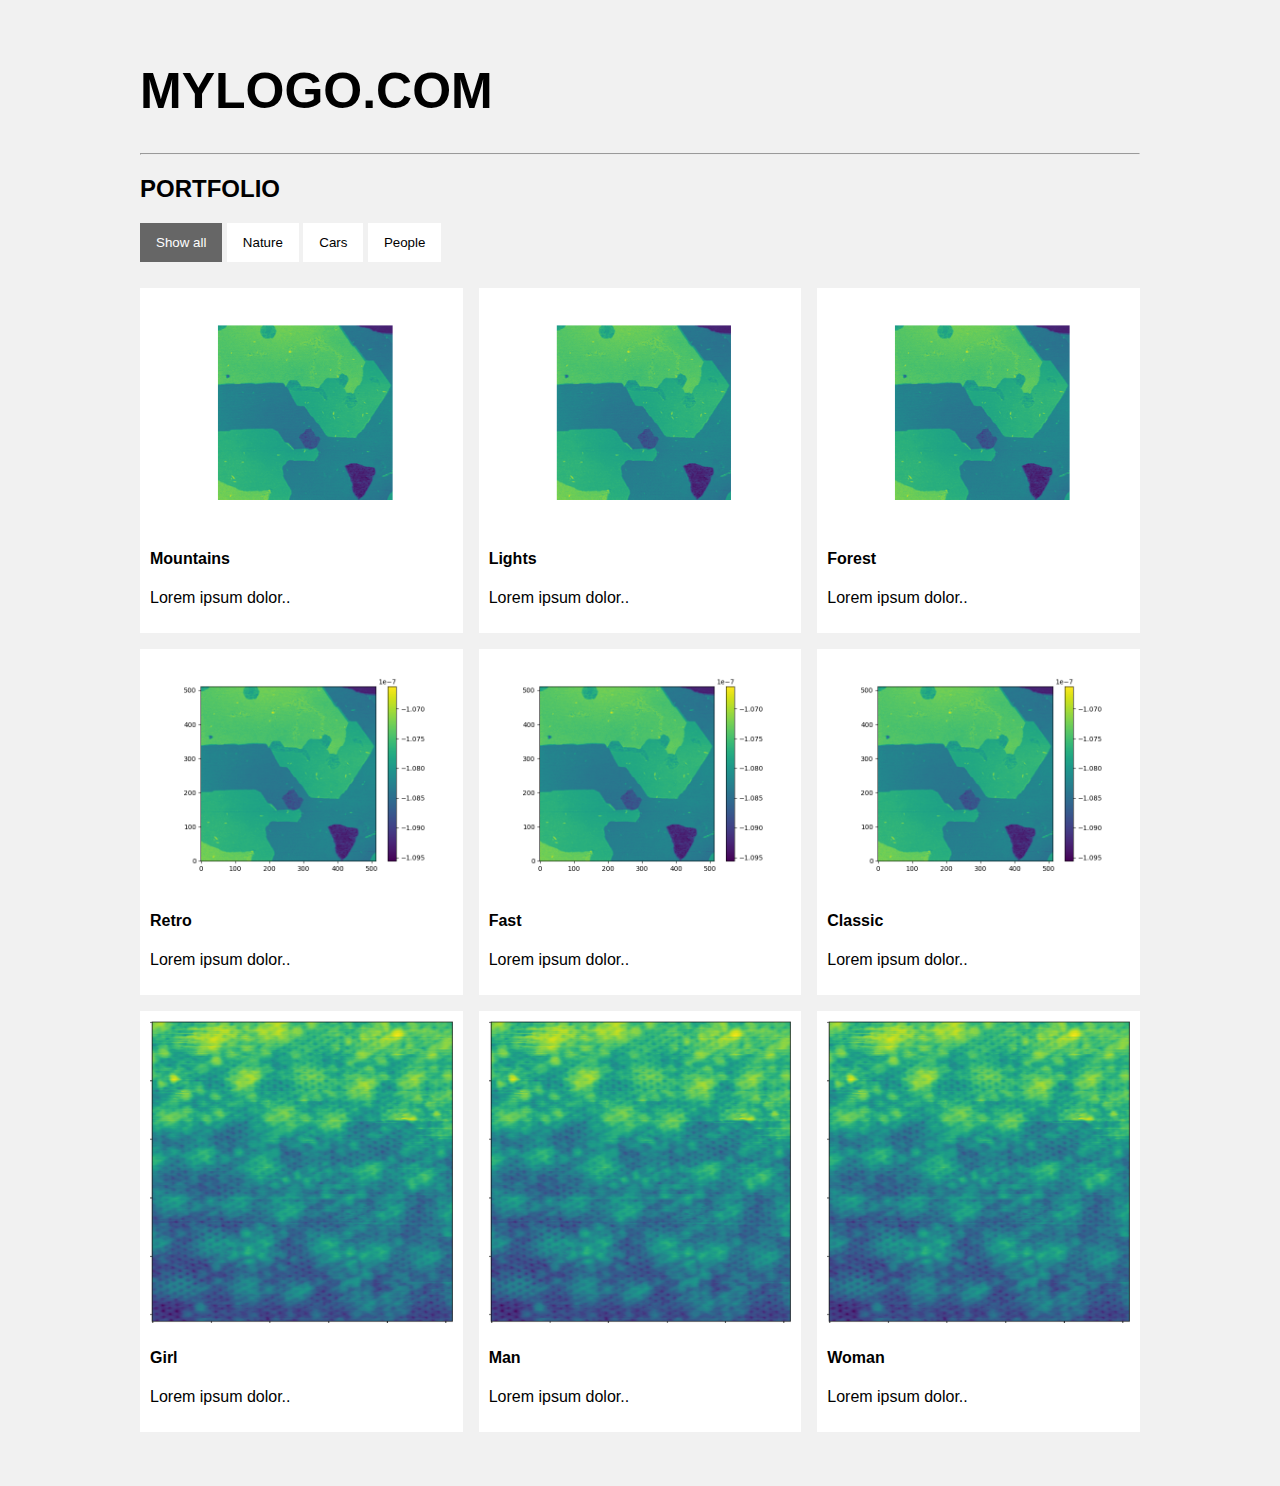
==== Display/show_index.html @ aa622298 "scan range" ====
<!DOCTYPE html>
<html>
<head>
<meta name="viewport" content="width=device-width, initial-scale=1">
<style>
* {
  box-sizing: border-box;
}

body {
  background-color: #f1f1f1;
  padding: 20px;
  font-family: Arial;
}

/* Center website */
.main {
  max-width: 1000px;
  margin: auto;
}

h1 {
  font-size: 50px;
  word-break: break-all;
}

.row {
  margin: 10px -16px;
}

/* Add padding BETWEEN each column */
.row,
.row > .column {
  padding: 8px;
}

/* Create three equal columns that floats next to each other */
.column {
  float: left;
  width: 33.33%;
  display: none; /* Hide all elements by default */
}

/* Clear floats after rows */ 
.row:after {
  content: "";
  display: table;
  clear: both;
}

/* Content */
.content {
  background-color: white;
  padding: 10px;
}

/* The "show" class is added to the filtered elements */
.show {
  display: block;
}

/* Style the buttons */
.btn {
  border: none;
  outline: none;
  padding: 12px 16px;
  background-color: white;
  cursor: pointer;
}

.btn:hover {
  background-color: #ddd;
}

.btn.active {
  background-color: #666;
  color: white;
}
</style>
</head>
<body>

<!-- MAIN (Center website) -->
<div class="main">

<h1>MYLOGO.COM</h1>
<hr>

<h2>PORTFOLIO</h2>

<div id="myBtnContainer">
  <button class="btn active" onclick="filterSelection('all')"> Show all</button>
  <button class="btn" onclick="filterSelection('nature')"> Nature</button>
  <button class="btn" onclick="filterSelection('cars')"> Cars</button>
  <button class="btn" onclick="filterSelection('people')"> People</button>
</div>

<!-- Portfolio Gallery Grid -->
<div class="row">
  <div class="column nature">
    <div class="content">
      <img src="../image_save/heatmap.svg" alt="Mountains" style="width:100%">
      <h4>Mountains</h4>
      <p>Lorem ipsum dolor..</p>
    </div>
  </div>
  <div class="column nature">
    <div class="content">
    <img src="../image_save/heatmap.svg" alt="Lights" style="width:100%">
      <h4>Lights</h4>
      <p>Lorem ipsum dolor..</p>
    </div>
  </div>
  <div class="column nature">
    <div class="content">
    <img src="../image_save/heatmap.svg" alt="Nature" style="width:100%">
      <h4>Forest</h4>
      <p>Lorem ipsum dolor..</p>
    </div>
  </div>
  
  <div class="column cars">
    <div class="content">
      <img src="../image_save/heatmap.png" alt="Car" style="width:100%">
      <h4>Retro</h4>
      <p>Lorem ipsum dolor..</p>
    </div>
  </div>
  <div class="column cars">
    <div class="content">
    <img src="../image_save/heatmap.png" alt="Car" style="width:100%">
      <h4>Fast</h4>
      <p>Lorem ipsum dolor..</p>
    </div>
  </div>
  <div class="column cars">
    <div class="content">
    <img src="../image_save/heatmap.png" alt="Car" style="width:100%">
      <h4>Classic</h4>
      <p>Lorem ipsum dolor..</p>
    </div>
  </div>

  <div class="column people">
    <div class="content">
      <img src="../image_save/example.png"  alt="Car" style="width:100%">
      <h4>Girl</h4>
      <p>Lorem ipsum dolor..</p>
    </div>
  </div>
  <div class="column people">
    <div class="content">
    <img src="../image_save/example.png"  alt="Car" style="width:100%">
      <h4>Man</h4>
      <p>Lorem ipsum dolor..</p>
    </div>
  </div>
  <div class="column people">
    <div class="content">
    <img src="../image_save/example.png"  alt="Car" style="width:100%">
      <h4>Woman</h4>
      <p>Lorem ipsum dolor..</p>
    </div>
  </div>
<!-- END GRID -->
</div>

<!-- END MAIN -->
</div>

<script>
filterSelection("all")
function filterSelection(c) {
  var x, i;
  x = document.getElementsByClassName("column");
  if (c == "all") c = "";
  for (i = 0; i < x.length; i++) {
    w3RemoveClass(x[i], "show");
    if (x[i].className.indexOf(c) > -1) w3AddClass(x[i], "show");
  }
}

function w3AddClass(element, name) {
  var i, arr1, arr2;
  arr1 = element.className.split(" ");
  arr2 = name.split(" ");
  for (i = 0; i < arr2.length; i++) {
    if (arr1.indexOf(arr2[i]) == -1) {element.className += " " + arr2[i];}
  }
}

function w3RemoveClass(element, name) {
  var i, arr1, arr2;
  arr1 = element.className.split(" ");
  arr2 = name.split(" ");
  for (i = 0; i < arr2.length; i++) {
    while (arr1.indexOf(arr2[i]) > -1) {
      arr1.splice(arr1.indexOf(arr2[i]), 1);     
    }
  }
  element.className = arr1.join(" ");
}


// Add active class to the current button (highlight it)
var btnContainer = document.getElementById("myBtnContainer");
var btns = btnContainer.getElementsByClassName("btn");
for (var i = 0; i < btns.length; i++) {
  btns[i].addEventListener("click", function(){
    var current = document.getElementsByClassName("active");
    current[0].className = current[0].className.replace(" active", "");
    this.className += " active";
  });
}
</script>

</body>
</html>
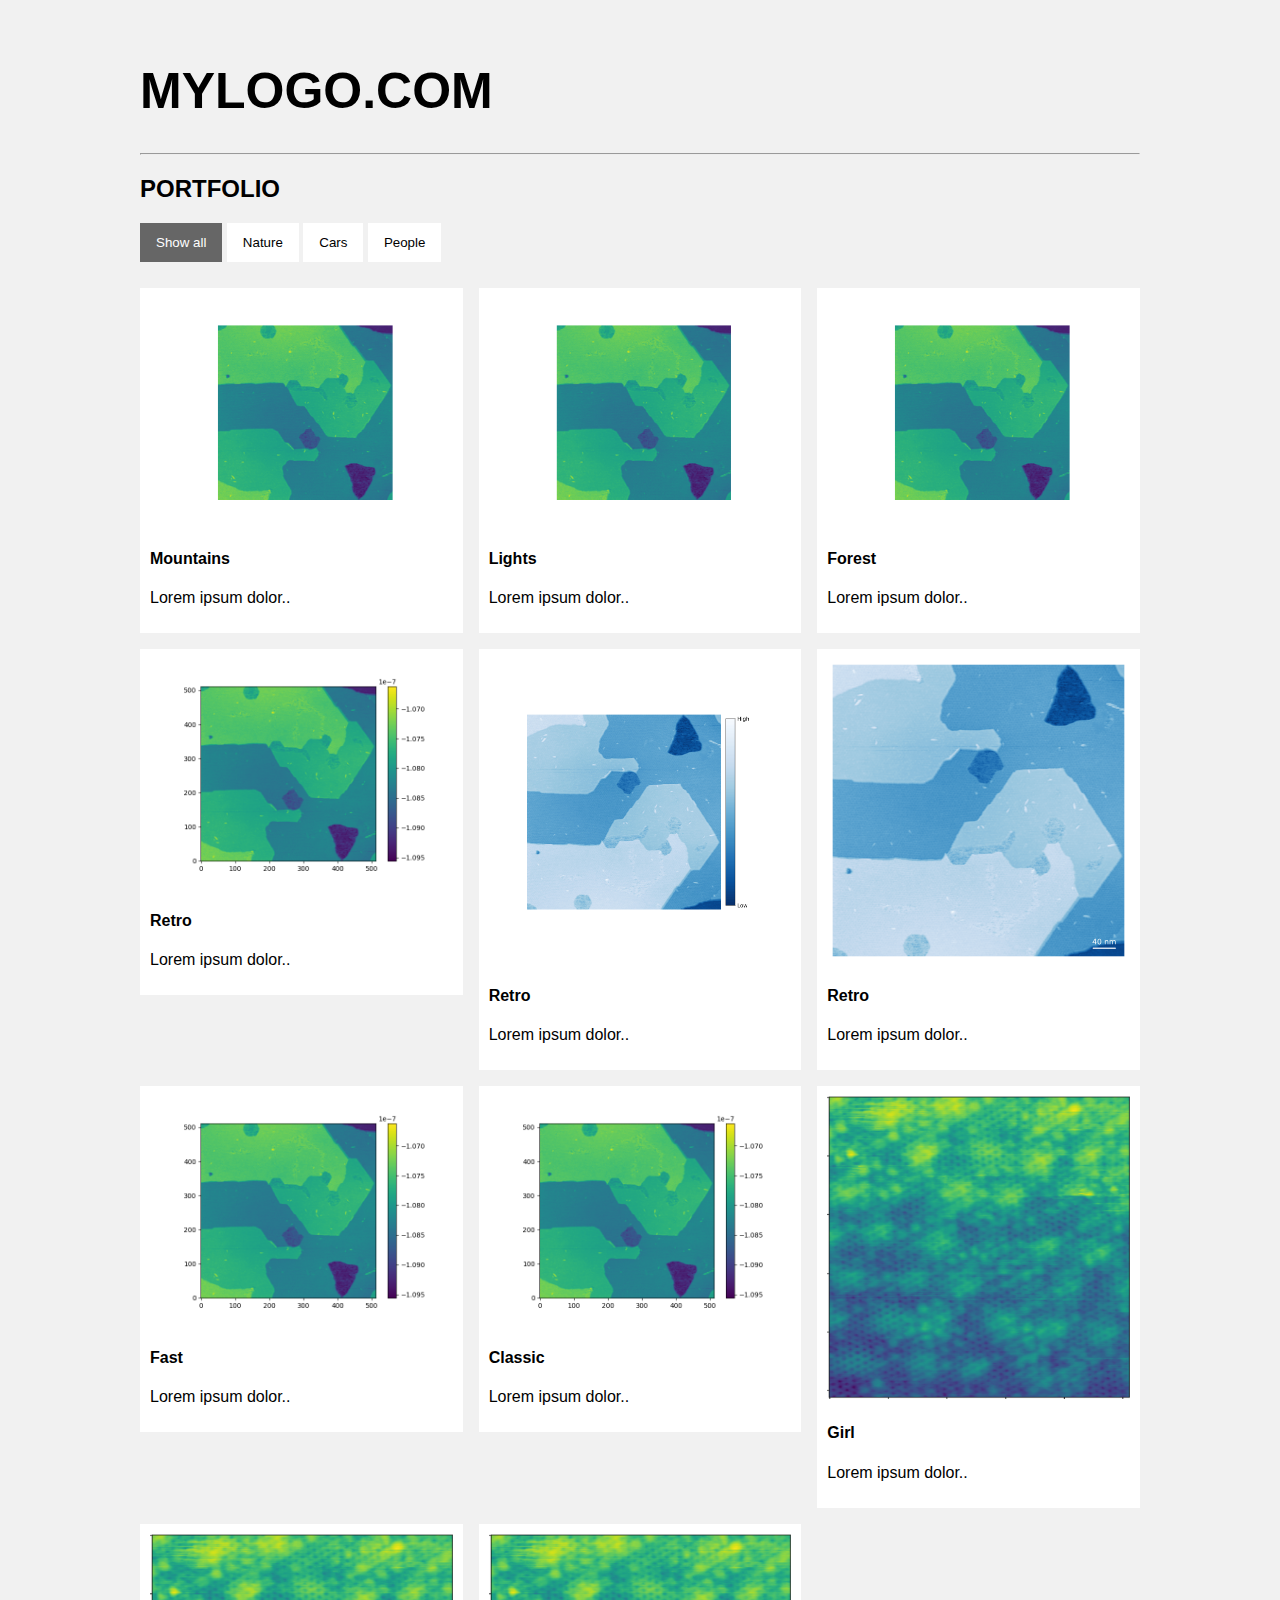
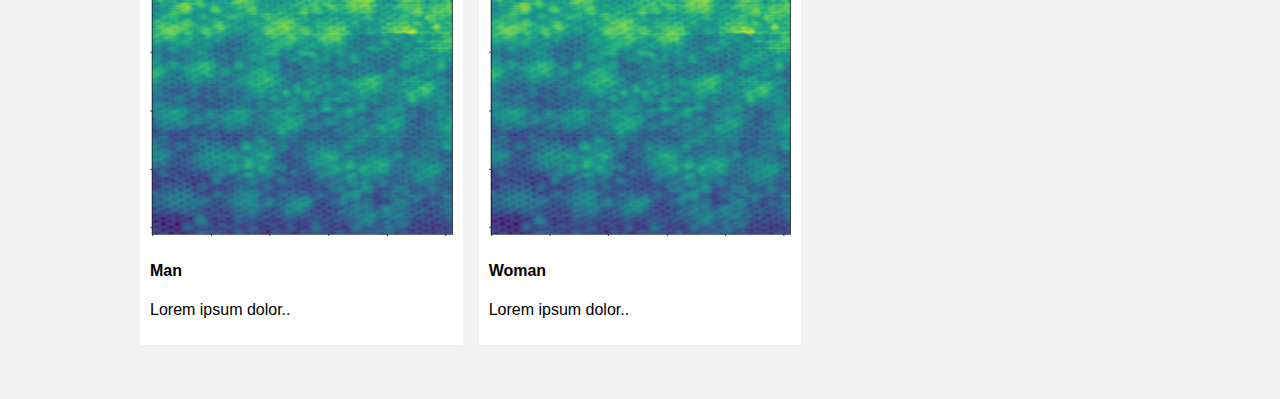
==== commit 73608ae8: "display image and metadata" ====
--- a/Display/show_index.html
+++ b/Display/show_index.html
@@ -126,6 +126,26 @@
       <p>Lorem ipsum dolor..</p>
     </div>
   </div>
+
+  <div class="column cars">
+    <div class="content">
+      <img src="../image_save/for.jpg" alt="Car" style="width:100%">
+      <h4>Retro</h4>
+      <p>Lorem ipsum dolor..</p>
+    </div>
+  </div>
+
+
+  <div class="column cars">
+    <div class="content">
+      <img src="../image_save/for.svg" alt="Car" style="width:100%">
+      <h4>Retro</h4>
+      <p>Lorem ipsum dolor..</p>
+    </div>
+  </div>
+
+
+
   <div class="column cars">
     <div class="content">
     <img src="../image_save/heatmap.png" alt="Car" style="width:100%">
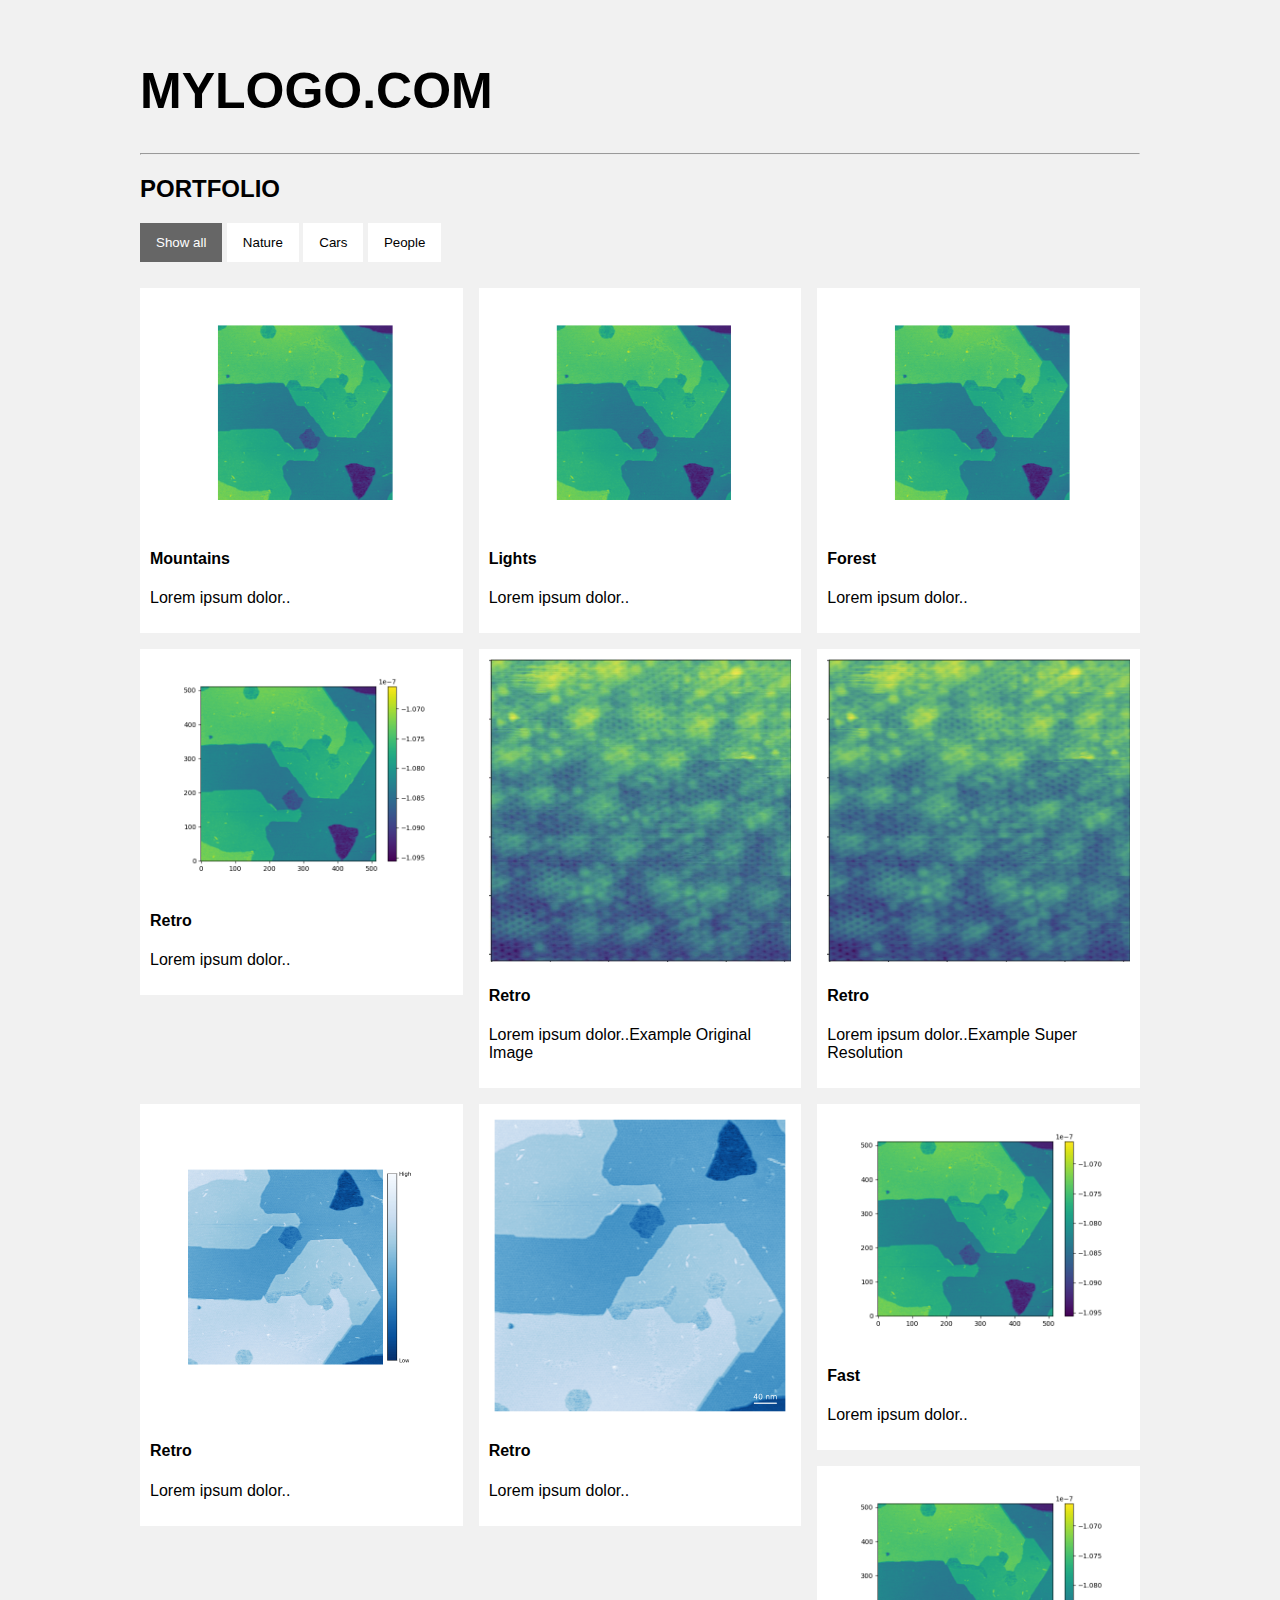
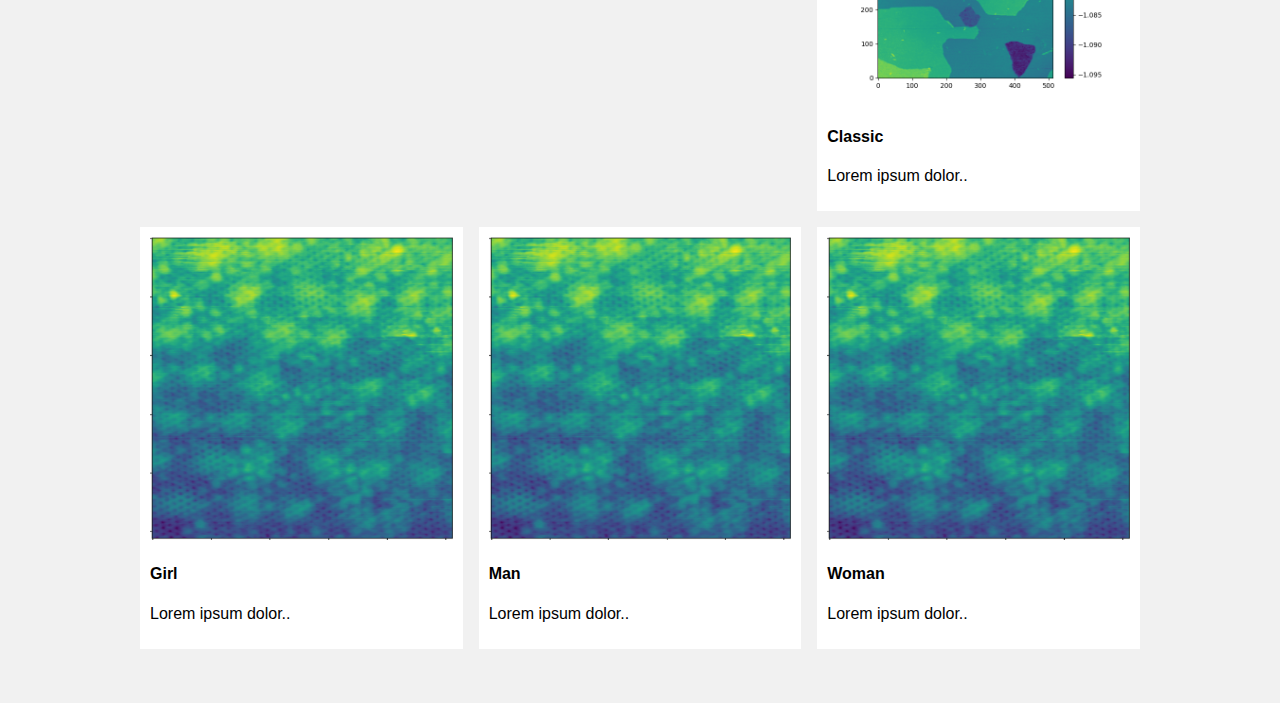
==== commit efb487d9: "image enhance" ====
--- a/Display/show_index.html
+++ b/Display/show_index.html
@@ -124,6 +124,20 @@
       <img src="../image_save/heatmap.png" alt="Car" style="width:100%">
       <h4>Retro</h4>
       <p>Lorem ipsum dolor..</p>
+    </div>
+  </div>
+  <div class="column cars">
+    <div class="content">
+      <img src="../image_save/Example Original Image.jpg" alt="Car" style="width:100%">
+      <h4>Retro</h4>
+      <p>Lorem ipsum dolor..Example Original Image</p>
+    </div>
+  </div>
+  <div class="column cars">
+    <div class="content">
+      <img src="../image_save/Example Super Resolution.jpg" alt="Car" style="width:100%">
+      <h4>Retro</h4>
+      <p>Lorem ipsum dolor..Example Super Resolution</p>
     </div>
   </div>
 
